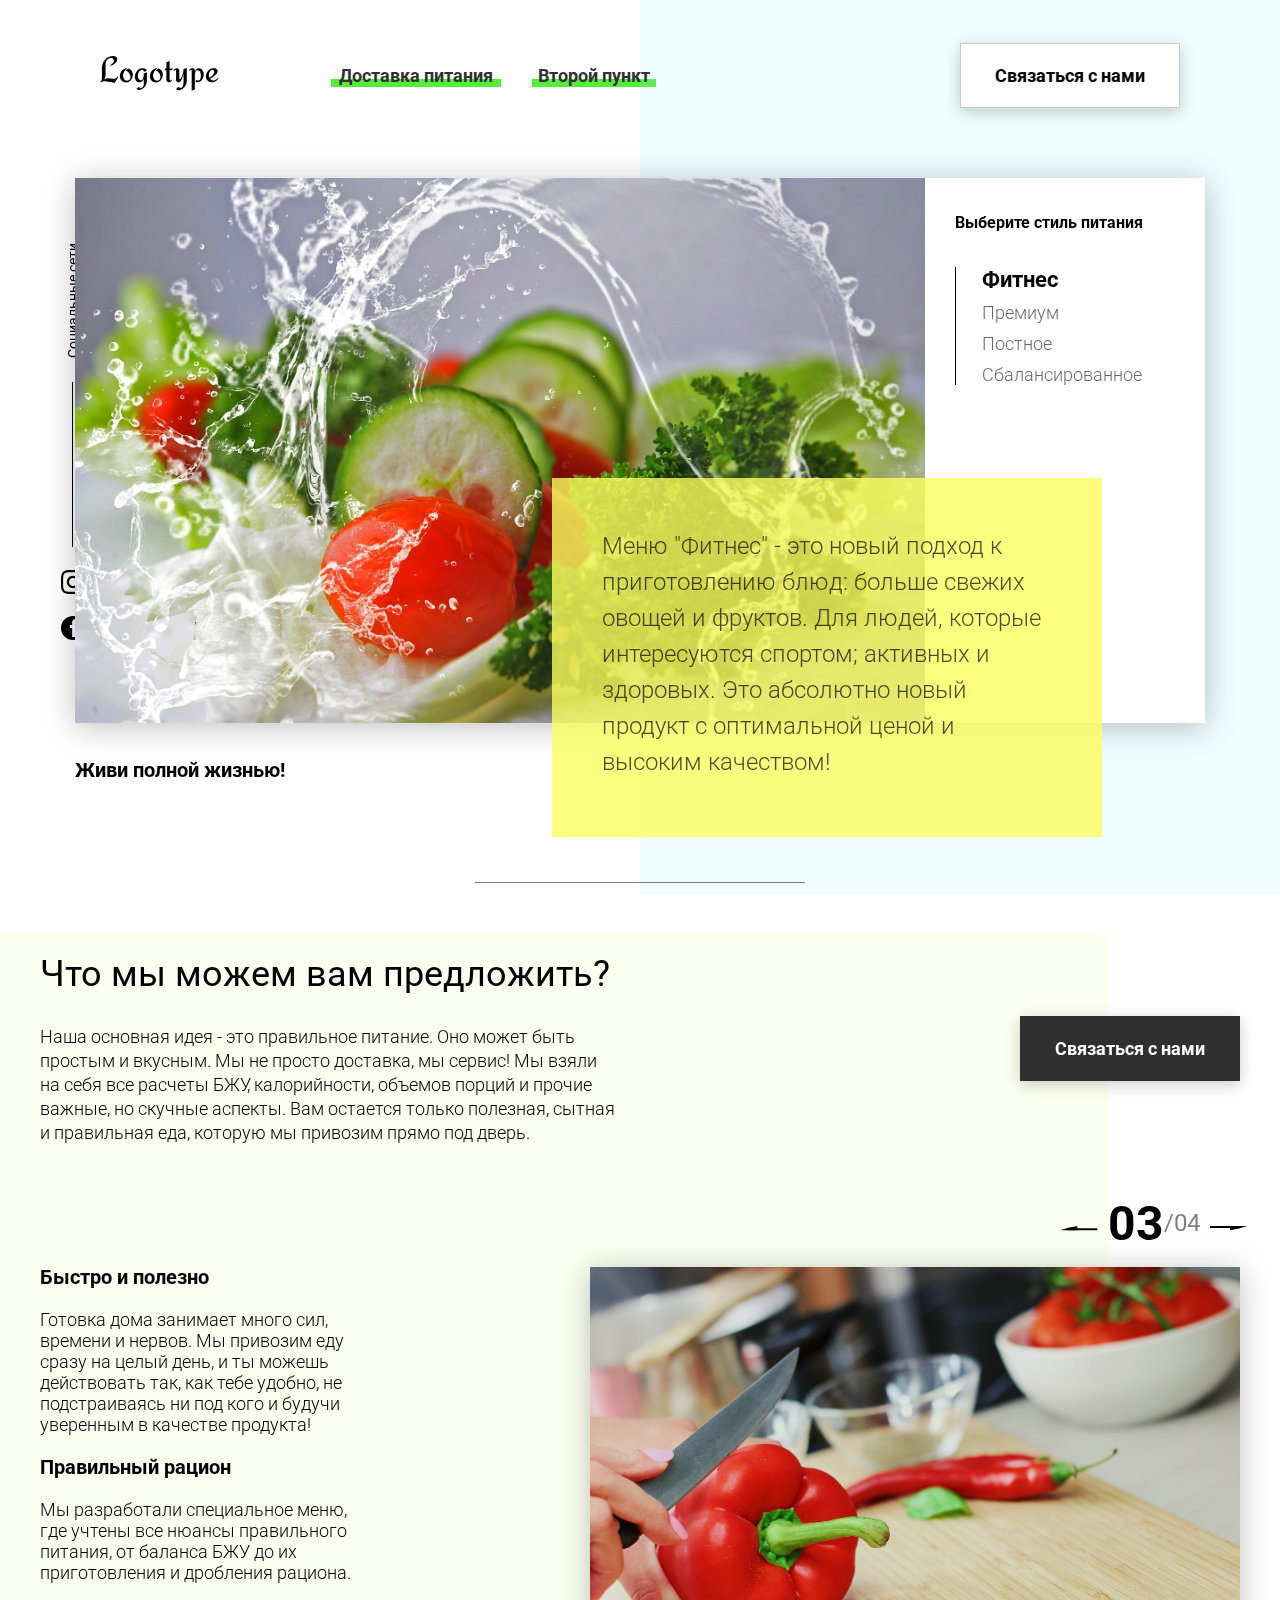
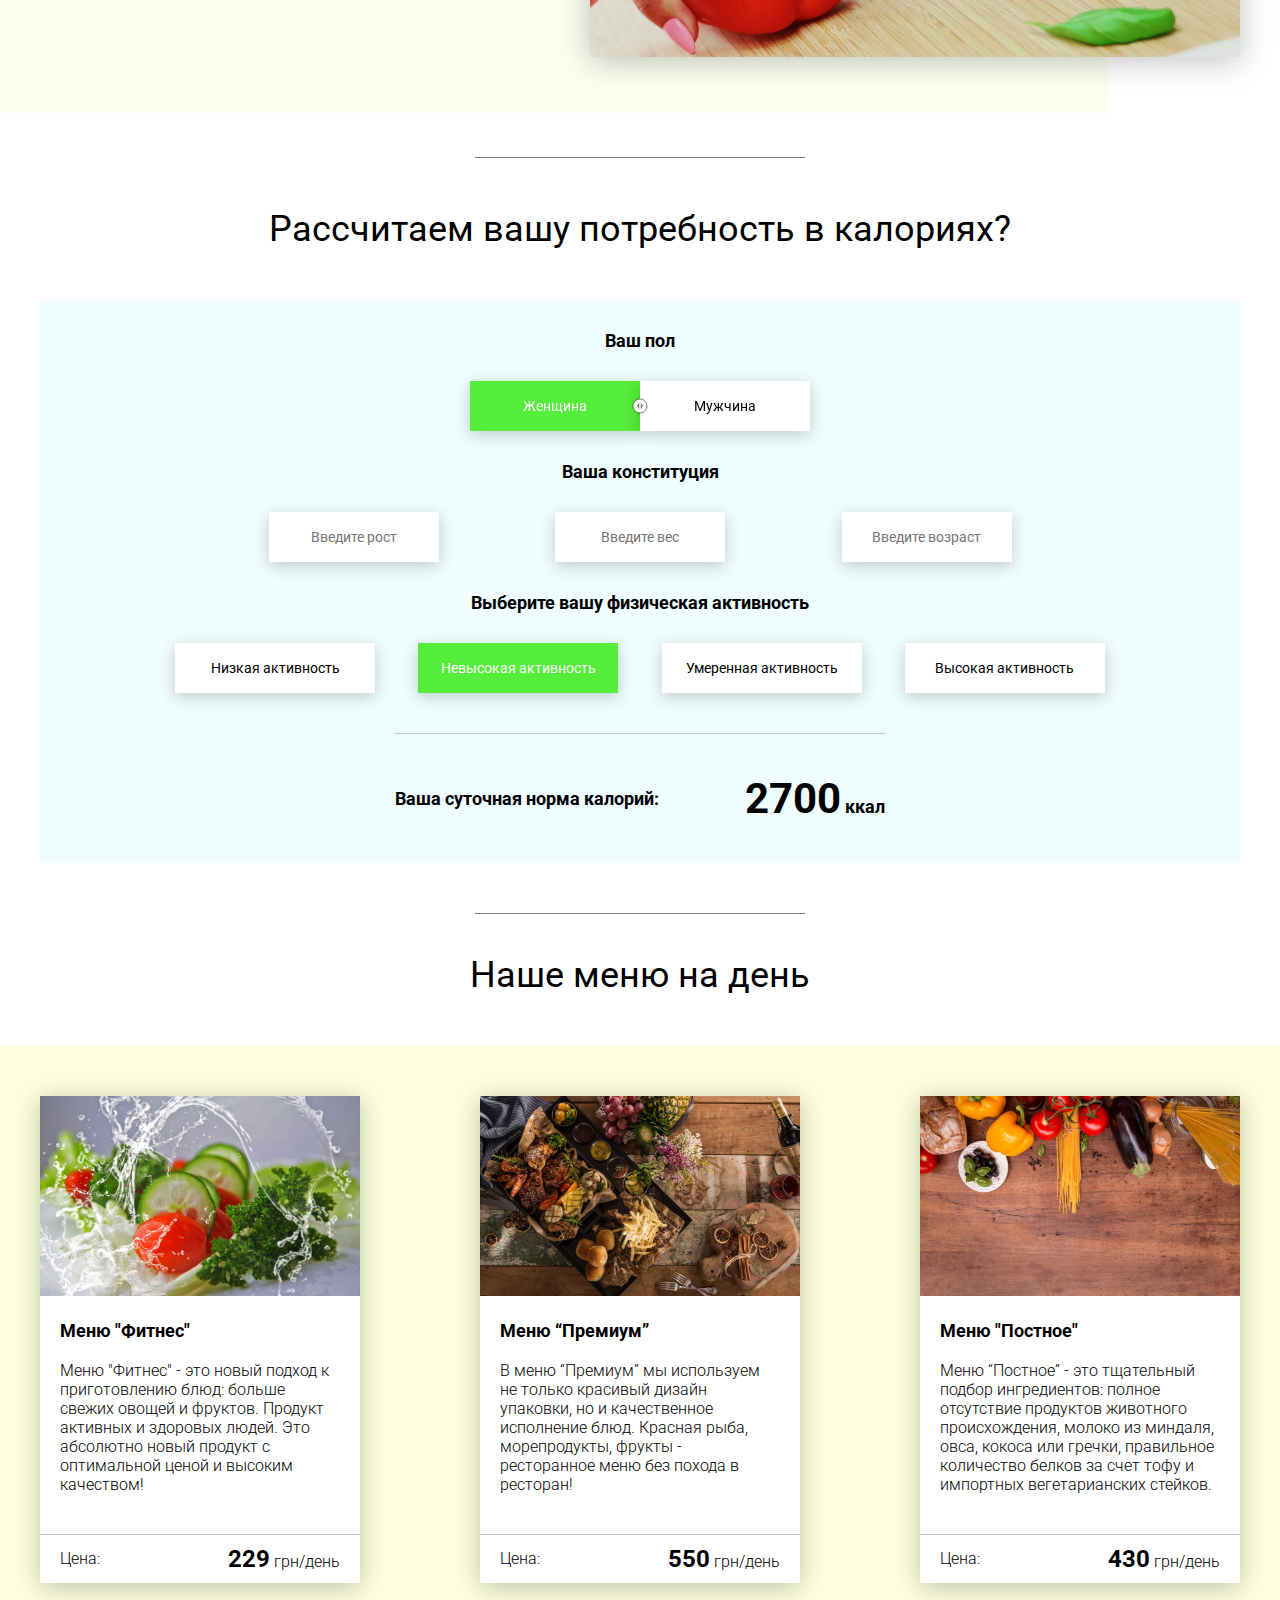
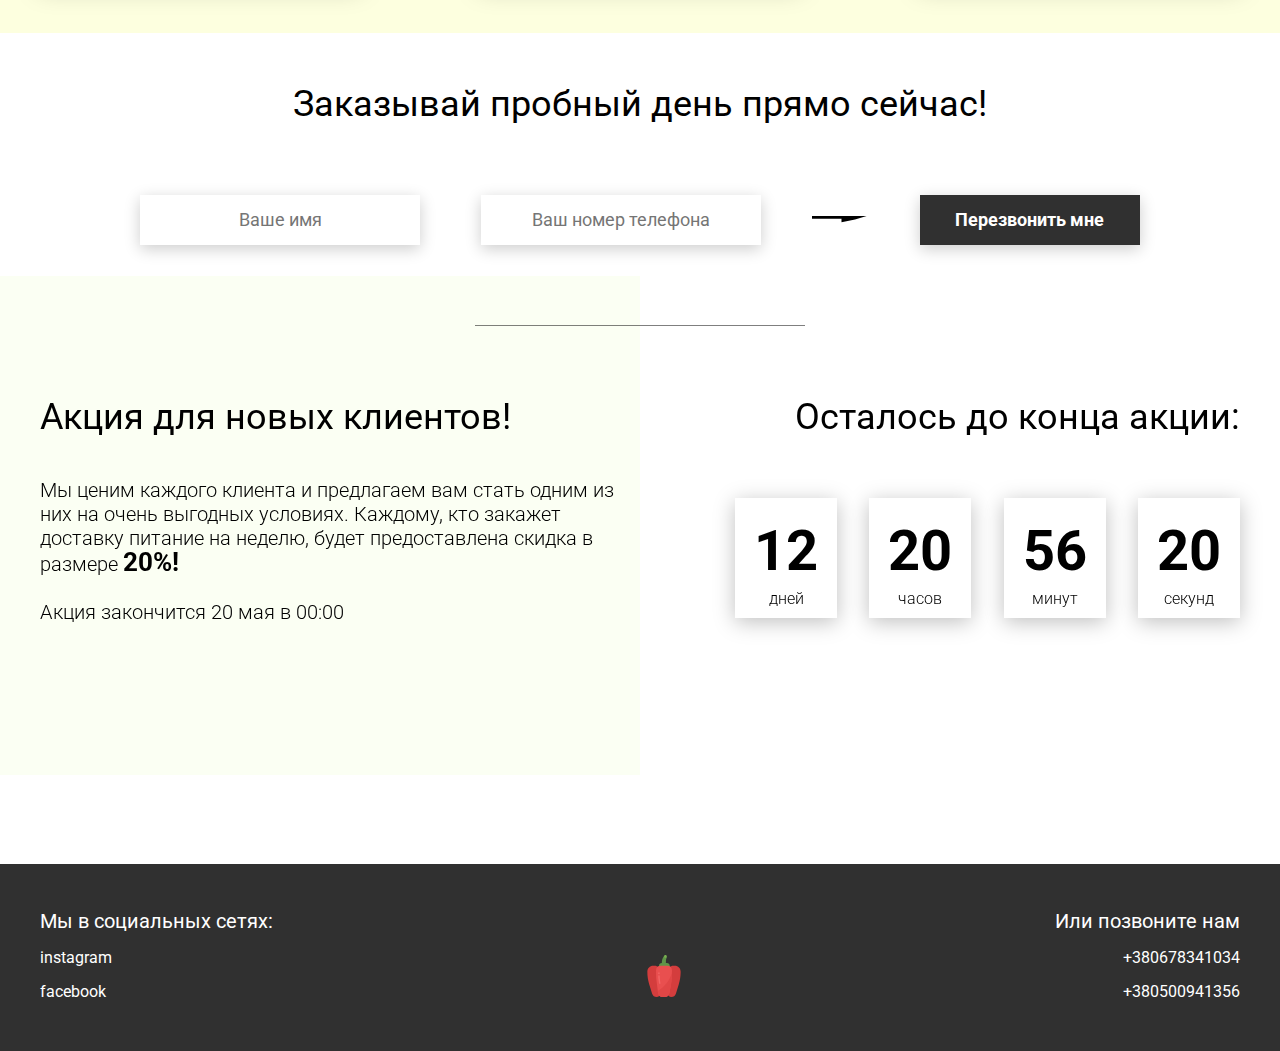
==== task38/Food_dist/index.html @ bc8cec0b "Создал табы в проекте" ====
<!DOCTYPE html>
<html lang="en">
<head>
    <meta charset="UTF-8">
    <meta name="viewport" content="width=device-width, initial-scale=1.0">
    <title>Food</title>
    <link rel="stylesheet" href="css/style.css">
</head>
<body>
    <header class="header">
        <div class="header__left-block">
            <div class="header__logo">
                <img src="icons/logo.svg" alt="Логотип">
            </div>
            <nav class="header__links">
                <a href="#" class="header__link">Доставка питания</a>
                <a href="#" class="header__link">Второй пункт</a>
            </nav>
        </div>
        <div class="header__right-block">
            <button class="btn btn_white">Связаться с нами</button>
        </div>
    </header>
    <div class="sidepanel">
        <div class="sidepanel__text"><span>Социальные сети</span></div>
        <div class="sidepanel__divider"></div>
        <a href="#" class="sidepanel__icon">
            <img src="icons/instagram.svg" alt="instagram">
        </a>
        <a href="#" class="sidepanel__icon">
            <img src="icons/facebook.svg" alt="facebook">
        </a>
    </div>

    <div class="preview">
        <div class="bgc_blue"></div>
        <div class="container">
            <div class="tabcontainer">
                <div class="tabcontent">
                    <img src="img/tabs/vegy.jpg" alt="vegy">
                    <div class="tabcontent__descr">
                        Меню "Фитнес" - это новый подход к приготовлению блюд: больше свежих овощей и фруктов. Для людей, которые интересуются спортом; активных и здоровых. Это абсолютно новый продукт с оптимальной ценой и высоким качеством!
                    </div>
                </div>
                <div class="tabcontent">
                    <img src="img/tabs/elite.jpg" alt="elite">
                    <div class="tabcontent__descr">
                        Меню “Премиум” - мы используем не только красивый дизайн упаковки, но и качественное исполнение блюд. Красная рыба, морепродукты, фрукты - ресторанное меню без похода в ресторан!                                     
                    </div>
                </div>
                <div class="tabcontent">
                    <img src="img/tabs/post.jpg" alt="post">
                    <div class="tabcontent__descr">
                        Наше специальное “Постное меню” - это тщательный подбор ингредиентов: полное отсутствие продуктов животного происхождения. Полная гармония с собой и природой в каждом элементе! Все будет Ом!                                     
                    </div>
                </div>
                <div class="tabcontent">
                    <img src="img/tabs/vegy.jpg" alt="vegy">
                    <div class="tabcontent__descr">
                        Меню "Сбалансированное" - это соответствие вашего рациона всем научным рекомендациям. Мы тщательно просчитываем вашу потребность в к/б/ж/у и создаем лучшие блюда для вас.
                    </div>
                </div>
                <div class="tabheader">
                    <h3>Выберите стиль питания</h3>
                    <div class="tabheader__items">
                        <div class="tabheader__item tabheader__item_active">Фитнес</div>
                        <div class="tabheader__item">Премиум</div>
                        <div class="tabheader__item">Постное</div>
                        <div class="tabheader__item">Сбалансированное</div>
                    </div>
                </div>
            </div>
            <div class="preview__life">Живи полной жизнью!</div>
        </div>
    </div>

    <div class="divider"></div>

    <div class="offer">
        <div class="bgc_y"></div>
        <div class="container">
            <div class="offer__text">
                <h2 class="title">Что мы можем вам предложить?</h2>
                <div class="offer__descr">
                    Наша основная идея - это правильное питание. Оно может быть простым и вкусным. Мы не просто доставка, мы сервис! Мы взяли на себя все расчеты БЖУ, калорийности, объемов порций и прочие важные, но скучные аспекты. Вам остается только полезная, сытная и правильная еда, которую мы привозим прямо под дверь.
                </div>
            </div>
            <div class="offer__action">
                <button class="btn btn_dark">Связаться с нами</button>
            </div>
        </div>
        <div class="container">
            <div class="offer__advantages">
                <h2>Быстро и полезно</h2>
                <div class="offer__advantages-text">
                    Готовка дома занимает много сил, времени и нервов. Мы привозим еду сразу на целый день, и ты можешь действовать так, как тебе удобно, не подстраиваясь ни под кого и будучи уверенным в качестве продукта!
                </div>
                <h2>Правильный рацион</h2>
                <div class="offer__advantages-text">
                    Мы разработали специальное меню, где учтены все нюансы правильного питания, от баланса БЖУ до их приготовления и дробления рациона.
                </div>
            </div>
            <div class="offer__slider">
                <div class="offer__slider-counter">
                    <div class="offer__slider-prev">
                        <img src="icons/left.svg" alt="prev">
                    </div>
                    <span id="current">03</span>
                    /
                    <span id="total">04</span>
                    <div class="offer__slider-next">
                        <img src="icons/right.svg" alt="next">
                    </div>
                </div>
                <div class="offer__slider-wrapper">
                    <div class="offer__slide">
                        <img src="img/slider/pepper.jpg" alt="pepper">
                    </div>
                    <!-- <div class="offer__slide">
                        <img src="img/slider/food-12.jpg" alt="food">
                    </div>
                    <div class="offer__slide">
                        <img src="img/slider/olive-oil.jpg" alt="oil">
                    </div>
                    <div class="offer__slide">
                        <img src="img/slider/paprika.jpg" alt="paprika">
                    </div> -->
                </div>
            </div>
        </div>
    </div>

    <div class="divider"></div>

    <div class="calculating">
        <div class="container">
            <h2 class="title">Рассчитаем вашу потребность в калориях?
            </h2>
            <div class="calculating__field">
                <div class="calculating__subtitle">
                    Ваш пол
                </div>
                <div class="calculating__choose" id="gender">
                    <div class="calculating__choose-item calculating__choose-item_active">Женщина</div>
                    <div class="calculating__choose-item">Мужчина</div>
                </div>

                <div class="calculating__subtitle">
                    Ваша конституция
                </div>
                <div class="calculating__choose calculating__choose_medium">
                    <input type="text" id="height" placeholder="Введите рост" class="calculating__choose-item">
                    <input type="text" id="weight" placeholder="Введите вес"  class="calculating__choose-item">
                    <input type="text" id="age" placeholder="Введите возраст" class="calculating__choose-item">
                </div>

                <div class="calculating__subtitle">
                    Выберите вашу физическая активность
                </div>
                <div class="calculating__choose calculating__choose_big">
                    <div id="low" class="calculating__choose-item">Низкая активность </div>
                    <div id="small"  class="calculating__choose-item calculating__choose-item_active">Невысокая активность</div>
                    <div id="medium" class="calculating__choose-item">Умеренная активность</div>
                    <div id="high" class="calculating__choose-item">Высокая активность</div>
                </div>

                <div class="calculating__divider"></div>

                <div class="calculating__total">
                    <div class="calculating__subtitle">
                        Ваша суточная норма калорий:
                    </div>
                    <div class="calculating__result">
                        <span>2700</span> ккал
                    </div>
                </div>
            </div>
        </div>
    </div>

    <div class="divider"></div>

    <div class="menu">
        <h2 class="title">Наше меню на день</h2>

        <div class="menu__field">
            <div class="container">
                <div class="menu__item">
                    <img src="img/tabs/vegy.jpg" alt="vegy">
                    <h3 class="menu__item-subtitle">Меню "Фитнес"</h3>
                    <div class="menu__item-descr">Меню "Фитнес" - это новый подход к приготовлению блюд: больше свежих овощей и фруктов. Продукт активных и здоровых людей. Это абсолютно новый продукт с оптимальной ценой и высоким качеством!</div>
                    <div class="menu__item-divider"></div>
                    <div class="menu__item-price">
                        <div class="menu__item-cost">Цена:</div>
                        <div class="menu__item-total"><span>229</span> грн/день</div>
                    </div>
                </div>
                <div class="menu__item">
                    <img src="img/tabs/elite.jpg" alt="elite">
                    <h3 class="menu__item-subtitle">Меню “Премиум”</h3>
                    <div class="menu__item-descr">В меню “Премиум” мы используем не только красивый дизайн упаковки, но и качественное исполнение блюд. Красная рыба, морепродукты, фрукты - ресторанное меню без похода в ресторан!</div>
                    <div class="menu__item-divider"></div>
                    <div class="menu__item-price">
                        <div class="menu__item-cost">Цена:</div>
                        <div class="menu__item-total"><span>550</span> грн/день</div>
                    </div>
                </div>
                <div class="menu__item">
                    <img src="img/tabs/post.jpg" alt="post">
                    <h3 class="menu__item-subtitle">Меню "Постное"</h3>
                    <div class="menu__item-descr">Меню “Постное” - это тщательный подбор ингредиентов: полное отсутствие продуктов животного происхождения, молоко из миндаля, овса, кокоса или гречки, правильное количество белков за счет тофу и импортных вегетарианских стейков. </div>
                    <div class="menu__item-divider"></div>
                    <div class="menu__item-price">
                        <div class="menu__item-cost">Цена:</div>
                        <div class="menu__item-total"><span>430</span> грн/день</div>
                    </div>
                </div>
            </div>
        </div>
    </div>

    <div class="order">
        <div class="container">
            <div class="title">Заказывай пробный день прямо сейчас!</div>
            <form action="#" class="order__form">
                <input required placeholder="Ваше имя" name="name" type="text" class="order__input">
                <input required placeholder="Ваш номер телефона" name="phone" type="phone" class="order__input">
                <img src="icons/right.svg" alt="right">
                <button class="btn btn_dark btn_min">Перезвонить мне</button>
            </form>
        </div>
    </div>

    <div class="divider"></div>

    <div class="promotion">
        <div class="bgc_y"></div>
        <div class="container">
            <div class="promotion__text">
                <div class="title">Акция для новых клиентов!</div>
                <div class="promotion__descr">
                    Мы ценим каждого клиента и предлагаем вам стать одним из них на очень выгодных условиях. 
                    Каждому, кто закажет доставку питание на неделю, будет предоставлена скидка в размере <span>20%!</span>
                    <br><br>
                    Акция закончится 20 мая в 00:00
                </div>
            </div>
            <div class="promotion__timer">
                <div class="title">Осталось до конца акции:</div>
                <div class="timer">
                    <div class="timer__block">
                        <span id="days">12</span>
                        дней
                    </div>
                    <div class="timer__block">
                        <span id="hours">20</span>
                        часов
                    </div>
                    <div class="timer__block">
                        <span id="minutes">56</span>
                        минут
                    </div>
                    <div class="timer__block">
                        <span id="seconds">20</span>
                        секунд
                    </div>
                </div>
            </div>
        </div>
    </div>

    <footer class="footer">
        <div class="container">
            <div class="social">
                <div class="subtitle">Мы в социальных сетях:</div>
                <a href="#" class="link">instagram</a>
                <a href="#" class="link">facebook</a>
            </div>
            <div class="pepper">
                <img src="icons/veg.svg" alt="pepper">
            </div>
            <div class="call">
                <div class="subtitle">Или позвоните нам</div>
                <a href="#" class="link">+380678341034</a>
                <a href="#" class="link">+380500941356</a>
            </div>
        </div>
    </footer>

    <div class="modal">
        <div class="modal__dialog">
            <div class="modal__content">
                <form action="#">
                    <div class="modal__close">&times;</div>
                    <div class="modal__title">Мы свяжемся с вами как можно быстрее!</div>
                    <input required placeholder="Ваше имя" name="name" type="text" class="modal__input">
                    <input required placeholder="Ваш номер телефона" name="phone" type="phone" class="modal__input">
                    <button class="btn btn_dark btn_min">Перезвонить мне</button>
                </form>
            </div>
        </div>
    </div>

    <script src="./js/script.js"></script>
</body>
</html>
---- task38/Food_dist/css/style.css ----
@import url(https://fonts.googleapis.com/css?family=Roboto:300,400,700&display=swap&subset=cyrillic-ext);

* {
    box-sizing: border-box;
    margin: 0;
    padding: 0;
    font-family: Roboto, sans-serif
}

a {
    text-decoration: none
}

.btn {
    width: 220px;
    height: 65px;
    display: flex;
    justify-content: center;
    align-items: center;
    background-color: #fff;
    font-size: 18px;
    font-weight: 700;
    border: 1px solid rgba(0, 0, 0, .2);
    box-shadow: 0 4px 15px rgba(0, 0, 0, .2);
    cursor: pointer;
    transition: .3s all;
    outline: 0
}

.btn_white {
    background-color: #fff
}

.btn_dark {
    background-color: #303030;
    color: #fff;
    border: none
}

.btn_min {
    height: 50px
}

.btn:hover {
    box-shadow: 0 4px 30px rgba(0, 0, 0, .3)
}

.container {
    max-width: 1200px;
    margin: 0 auto
}

.divider {
    width: 330px;
    height: 1px;
    margin: 0 auto;
    background-color: rgba(0, 0, 0, .5)
}

.title {
    font-size: 36px;
    font-weight: 400
}

.header {
    display: flex;
    justify-content: space-between;
    align-items: center;
    height: 150px;
    padding: 0 100px
}

.header__left-block {
    display: flex;
    justify-content: space-between;
    min-width: 550px
}

.header__logo {
    max-width: 170px
}

.header__logo img {
    width: 100%
}

.header__links {
    display: flex;
    align-items: center
}

.header__link {
    position: relative;
    margin-right: 45px;
    font-weight: 700;
    font-size: 18px;
    color: #303030
}

.header__link:after {
    content: '';
    position: absolute;
    display: block;
    width: 110%;
    left: -5%;
    bottom: -1px;
    z-index: -1;
    height: 8px;
    background: #54ed39
}

.header__link:last-child {
    margin-right: 0
}

.sidepanel {
    position: fixed;
    left: 60px;
    top: 240px;
    height: 400px;
    width: 25px;
    display: flex;
    flex-direction: column;
    justify-content: space-between;
    align-items: center
}

.sidepanel__text {
    width: 120px;
    height: 120px;
    font-size: 14px
}

.sidepanel__text span {
    display: flex;
    transform: rotate(-90deg) translateX(-50px)
}

.sidepanel__divider {
    width: 1px;
    height: 165px;
    background-color: #000
}

.sidepanel__icon {
    width: 24px;
    height: 24px
}

.sidepanel__icon img {
    width: 100%
}

.preview {
    padding: 28px 0 100px 0;
    position: relative
}

.preview__life {
    font-weight: 700;
    font-size: 20px;
    margin-left: 35px;
    margin-top: 35px
}

.bgc_blue {
    position: absolute;
    right: 0;
    top: -155px;
    width: 50vw;
    height: 900px;
    background: rgba(146, 242, 255, .15);
    z-index: -1
}

.tabcontainer {
    display: flex;
    width: 1130px;
    margin: 0 auto;
    box-shadow: 0 4px 30px rgba(0, 0, 0, .25)
}

.tabcontent {
    width: 850px;
    position: relative
}

.tabcontent img {
    width: 100%;
    height: 100%;
    object-fit: cover
}

.tabcontent__descr {
    position: absolute;
    top: 300px;
    right: -177px;
    width: 550px;
    height: 359px;
    background: rgba(251, 254, 93, .8);
    padding: 50px;
    font-size: 24px;
    font-weight: 300;
    line-height: 36px;
    color: rgba(0, 0, 0, .7)
}

.tabheader {
    width: 280px;
    padding: 35px 30px;
    background-color: #fff
}

.tabheader h3 {
    font-weight: 700;
    font-size: 16px
}

.tabheader__items {
    margin-top: 35px;
    padding-left: 26px;
    border-left: 1px solid #000
}

.tabheader__item {
    font-weight: 700;
    font-size: 18px;
    font-weight: 300;
    margin-top: 10px;
    color: rgba(0, 0, 0, .6);
    cursor: pointer;
    transition: .3s all
}

.tabheader__item_active {
    color: #000;
    font-size: 22px;
    font-weight: 700
}

.offer {
    padding: 70px 0 100px 0;
    position: relative
}

.offer .container {
    display: flex;
    justify-content: space-between
}

.offer .bgc_y {
    position: absolute;
    width: 1109px;
    height: 780px;
    background: rgba(243, 255, 222, .45);
    z-index: -1;
    top: 50px
}

.offer__text {
    width: 580px
}

.offer__descr {
    font-size: 18px;
    margin-top: 30px;
    font-weight: 300;
    line-height: 24px
}

.offer__action {
    display: flex;
    align-items: center;
    justify-content: flex-end
}

.offer__advantages {
    width: 330px;
    margin-top: 50px
}

.offer__advantages h2 {
    font-weight: 700;
    font-size: 20px;
    margin-top: 20px
}

.offer__advantages h2:first-child {
    margin-top: 70px
}

.offer__advantages-text {
    margin-top: 20px;
    font-size: 18px;
    font-weight: 300;
    line-height: 21px
}

.offer__slider {
    width: 650px;
    margin-top: 50px;
    display: flex;
    flex-direction: column;
    align-items: flex-end
}

.offer__slider-counter {
    display: flex;
    width: 180px;
    align-items: center;
    font-size: 24px;
    color: rgba(0, 0, 0, .5)
}

.offer__slider-wrapper {
    width: 100%;
    margin-top: 15px;
    box-shadow: 0 4px 30px rgba(0, 0, 0, .25)
}

.offer__slider-prev {
    margin-right: 10px;
    cursor: pointer
}

.offer__slider-next {
    margin-left: 10px;
    cursor: pointer
}

.offer__slider #current {
    font-size: 48px;
    font-weight: 700;
    color: #000
}

.offer__slide {
    width: 100%;
    height: 390px
}

.offer__slide img {
    width: 100%;
    height: 100%;
    object-fit: cover
}

.calculating {
    padding: 50px 0
}

.calculating .title {
    text-align: center
}

.calculating__field {
    width: 100%;
    margin-top: 50px;
    background: rgba(146, 242, 255, .15);
    padding: 30px 0 40px 0
}

.calculating__subtitle {
    text-align: center;
    font-size: 18px;
    font-weight: 700;
    margin-top: 30px
}

.calculating__subtitle:first-child {
    margin-top: 0
}

.calculating #gender:after {
    content: '';
    position: absolute;
    top: 50%;
    transform: translateY(-50%);
    display: block;
    width: 16px;
    height: 16px;
    background: url(../icons/switch.svg) center center/cover no-repeat
}

.calculating__choose {
    position: relative;
    display: flex;
    margin-top: 30px;
    justify-content: center
}

.calculating__choose-item {
    display: flex;
    align-items: center;
    justify-content: center;
    width: 170px;
    height: 50px;
    padding: 0 10px;
    background: #fff;
    box-shadow: 0 4px 15px rgba(0, 0, 0, .2);
    border: none;
    text-align: center;
    font-size: 14px;
    cursor: pointer;
    outline: 0;
    transition: .3s all
}

.calculating__choose-item_active {
    color: #fff;
    background-color: #54ed39
}

.calculating__choose_medium {
    width: 743px;
    justify-content: space-between;
    margin: 30px auto 0 auto
}

.calculating__choose_big {
    width: 930px;
    justify-content: space-between;
    margin: 30px auto 0 auto
}

.calculating__choose_big .calculating__choose-item {
    width: 200px
}

.calculating__divider {
    width: 490px;
    height: 1px;
    margin: 40px auto;
    background-color: rgba(0, 0, 0, .2)
}

.calculating__total {
    width: 490px;
    margin: 0 auto;
    display: flex;
    justify-content: space-between;
    align-items: center
}

.calculating__result {
    font-size: 18px;
    font-weight: 700
}

.calculating__result span {
    font-size: 42px
}

.menu {
    padding: 40px 0 50px 0
}

.menu .container {
    display: flex;
    justify-content: space-between;
    align-items: flex-start
}

.menu .title {
    text-align: center
}

.menu__field {
    margin-top: 50px;
    padding: 50px 0;
    width: 100%;
    background: rgba(249, 254, 126, .25)
}

.menu__item {
    width: 320px;
    min-height: 450px;
    background: #fff;
    box-shadow: 0 4px 25px rgba(0, 0, 0, .25);
    font-size: 16px;
    font-weight: 300
}

.menu__item img {
    width: 100%;
    height: 200px;
    object-fit: cover
}

.menu__item-subtitle {
    font-weight: 700;
    font-size: 18px;
    padding: 0 20px;
    margin-top: 20px
}

.menu__item-descr {
    margin-top: 20px;
    padding: 0 20px
}

.menu__item-divider {
    width: 100%;
    height: 1px;
    background-color: rgba(0, 0, 0, .25);
    margin-top: 40px
}

.menu__item-price {
    display: flex;
    justify-content: space-between;
    align-items: center;
    padding: 10px 20px
}

.menu__item-price span {
    font-size: 24px;
    font-weight: 700
}

.order {
    padding-bottom: 80px
}

.order .title {
    text-align: center
}

.order__form {
    margin-top: 70px;
    padding: 0 100px;
    display: flex;
    justify-content: space-between;
    align-items: center
}

.order__form img {
    transform: scale(1.5)
}

.order__input {
    width: 280px;
    height: 50px;
    background: #fff;
    box-shadow: 0 4px 15px rgba(0, 0, 0, .2);
    border: none;
    font-size: 18px;
    text-align: center;
    padding: 0 20px;
    outline: 0
}

.promotion {
    padding: 70px 0 240px 0;
    position: relative
}

.promotion .container {
    display: flex
}

.promotion .bgc_y {
    position: absolute;
    width: 50%;
    height: 499px;
    background: rgba(243, 255, 222, .35);
    z-index: -1;
    top: -50px;
    left: 0
}

.promotion__text {
    width: 50%
}

.promotion__descr {
    margin-top: 40px;
    font-size: 20px;
    line-height: 24px;
    font-weight: 300
}

.promotion__descr span {
    font-weight: 700;
    font-size: 26px
}

.promotion__timer {
    width: 50%
}

.promotion__timer .title {
    text-align: right
}

.promotion__timer .timer {
    margin-top: 60px;
    padding-left: 95px;
    display: flex;
    justify-content: space-between;
    align-items: center
}

.promotion__timer .timer__block {
    width: 102px;
    height: 120px;
    background: #fff;
    box-shadow: 0 4px 20px rgba(0, 0, 0, .25);
    font-size: 16px;
    font-weight: 300;
    text-align: center
}

.promotion__timer .timer__block span {
    display: block;
    margin-top: 20px;
    margin-bottom: 5px;
    font-size: 56px;
    font-weight: 700
}

.footer {
    min-height: 180px;
    background-color: #303030;
    padding: 45px 0 50px 0;
    color: #fff
}

.footer .container {
    height: 100%;
    display: flex;
    justify-content: space-between;
    align-items: flex-end
}

.footer .subtitle {
    font-size: 20px
}

.footer .link {
    display: block;
    margin-top: 15px;
    font-size: 16px;
    color: #fff
}

.footer .call {
    text-align: right
}

.modal {
    position: fixed;
    top: 0;
    left: 0;
    z-index: 1050;
    display: none;
    width: 100%;
    height: 100%;
    overflow: hidden;
    background-color: rgba(0, 0, 0, .5)
}

.modal__dialog {
    max-width: 500px;
    margin: 40px auto
}

.modal__content {
    position: relative;
    width: 100%;
    padding: 40px;
    background-color: #fff;
    border: 1px solid rgba(0, 0, 0, .2);
    border-radius: 4px;
    max-height: 80vh;
    overflow-y: auto
}

.modal__close {
    position: absolute;
    top: 8px;
    right: 14px;
    font-size: 30px;
    color: #000;
    opacity: .5;
    font-weight: 700;
    border: none;
    background-color: transparent;
    cursor: pointer
}

.modal__title {
    text-align: center;
    font-size: 22px;
    text-transform: uppercase
}

.modal__input {
    display: block;
    margin: 20px auto 20px auto;
    width: 280px;
    height: 50px;
    background: #fff;
    box-shadow: 0 4px 15px rgba(0, 0, 0, .2);
    border: none;
    font-size: 18px;
    text-align: center;
    padding: 0 20px;
    outline: 0
}

.modal .btn {
    display: block;
    width: 280px;
    margin: 0 auto
}

.show {
    display: block;
}

.hide {
    display: none;
}

.fade {
    animation-name: fade;
    animation-duration: 1s;
}

@keyframes fade {
    0% {
        transform: scale(1);
        opacity: 0.8;
    }

    50% {
        transform: scale(1.01);
    }

    100% {
        transform: scale(1);
        opacity: 1;
    }
}
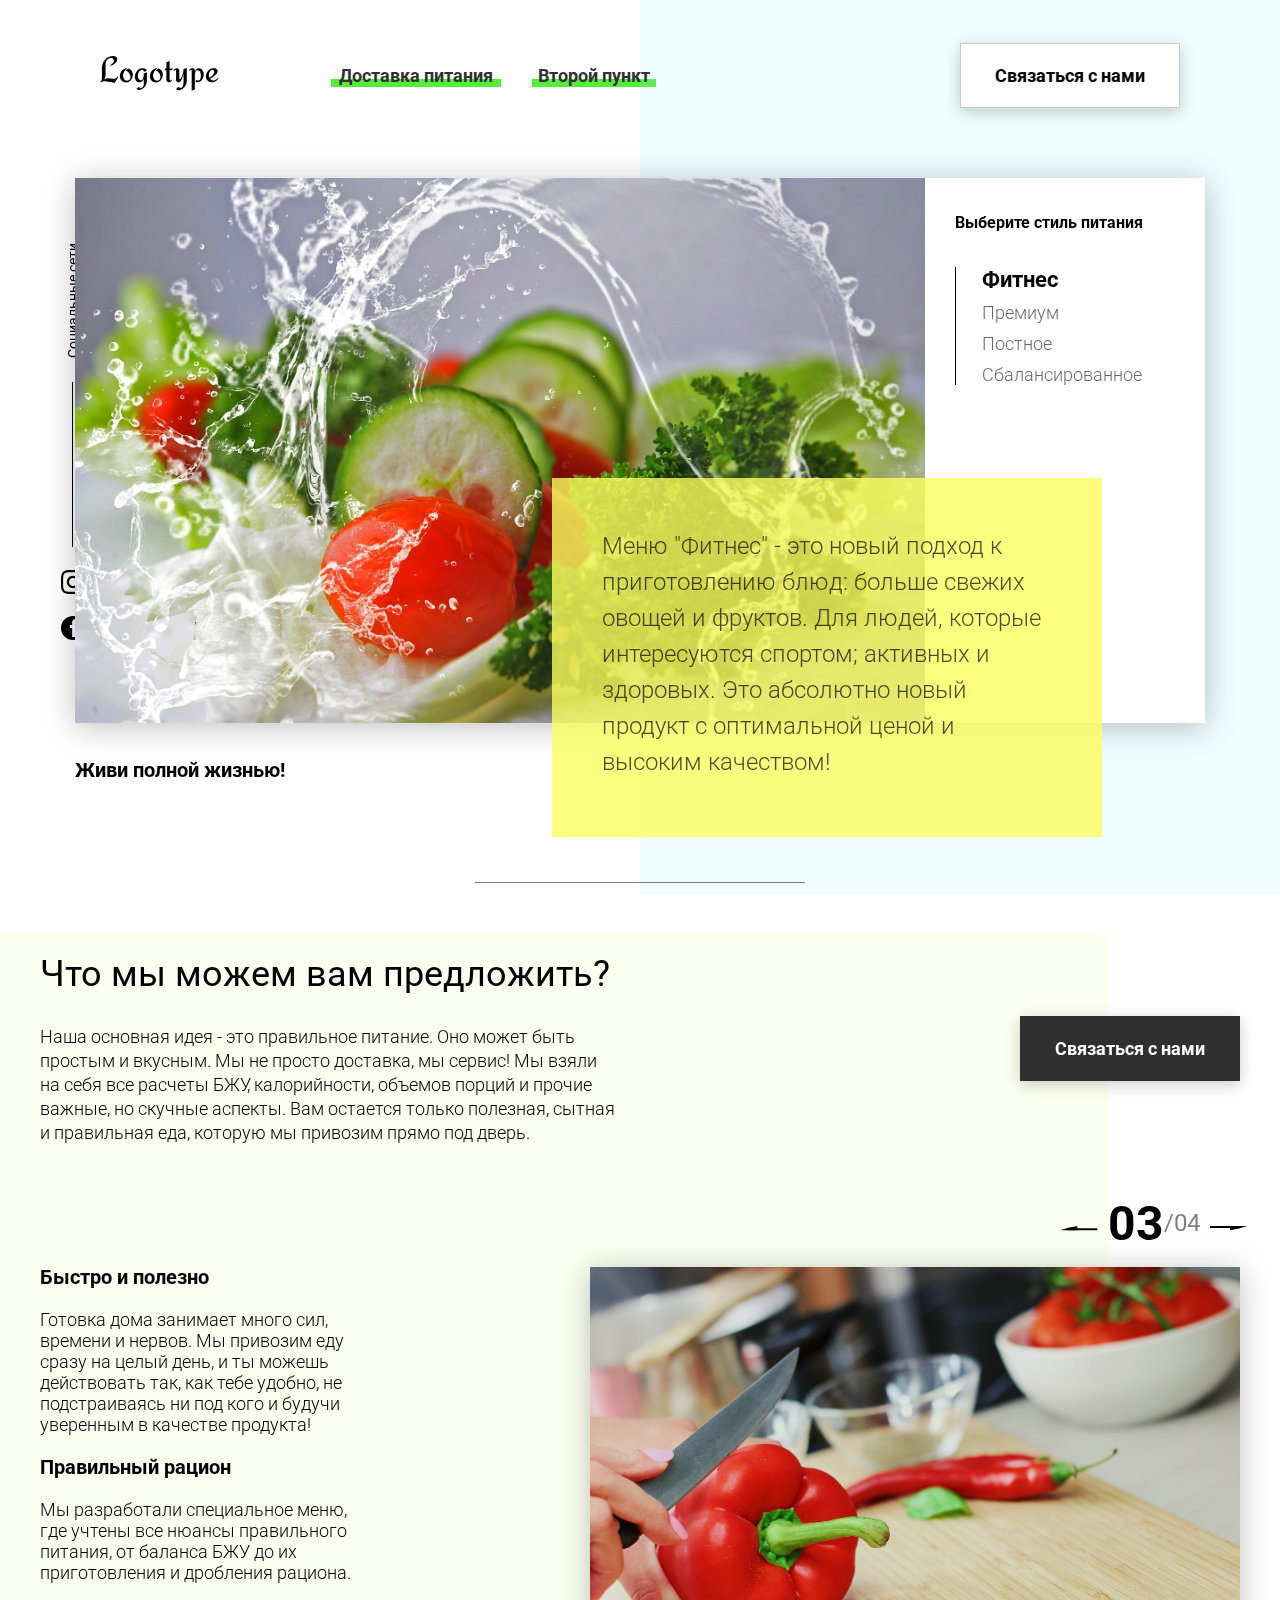
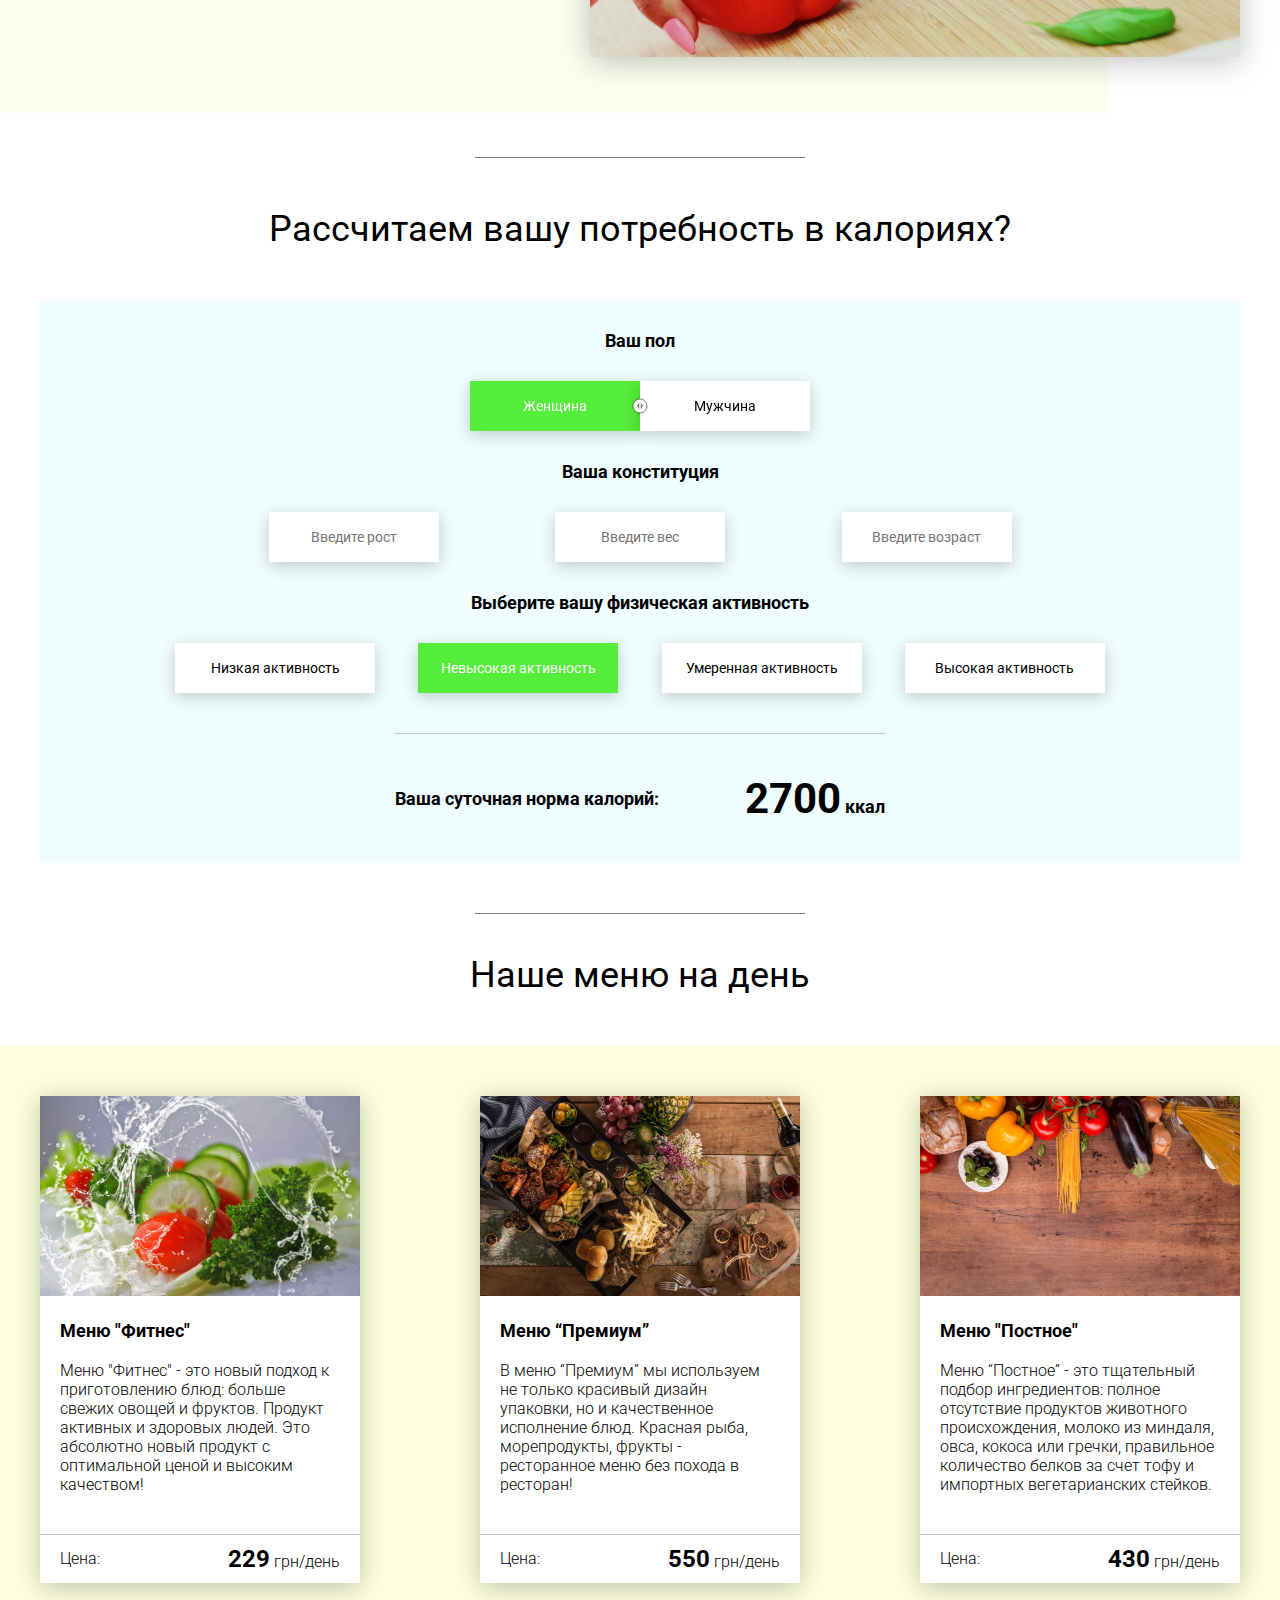
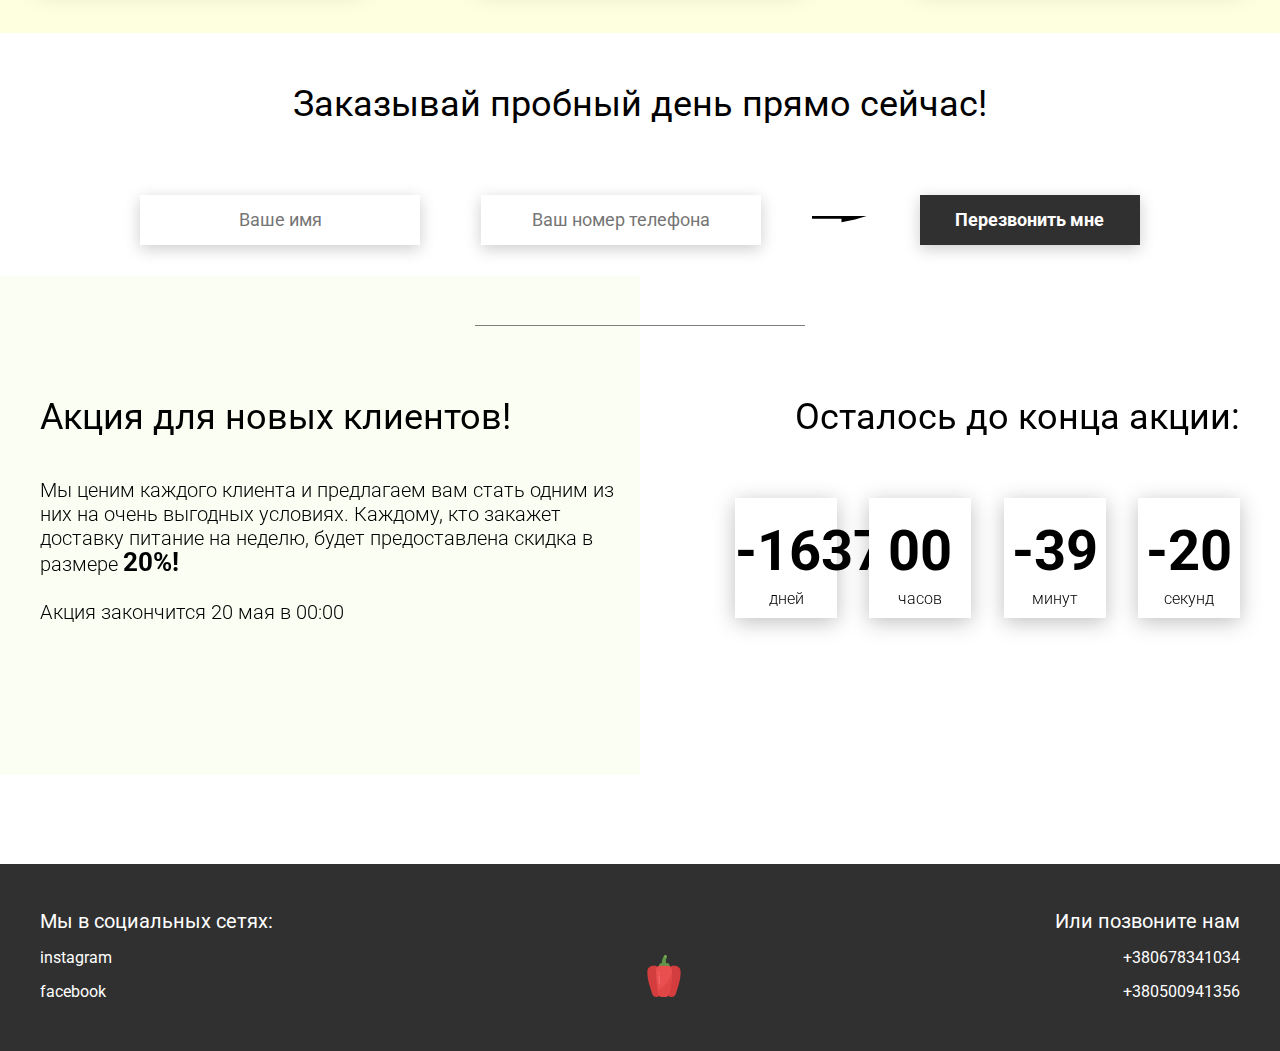
==== commit 6750d683: "Создание модального окна" ====
--- a/task38/Food_dist/index.html
+++ b/task38/Food_dist/index.html
@@ -18,7 +18,7 @@
             </nav>
         </div>
         <div class="header__right-block">
-            <button class="btn btn_white">Связаться с нами</button>
+            <button data-modal class="btn btn_white">Связаться с нами</button>
         </div>
     </header>
     <div class="sidepanel">
@@ -86,7 +86,7 @@
                 </div>
             </div>
             <div class="offer__action">
-                <button class="btn btn_dark">Связаться с нами</button>
+                <button data-modal class="btn btn_dark">Связаться с нами</button>
             </div>
         </div>
         <div class="container">
@@ -291,7 +291,7 @@
         <div class="modal__dialog">
             <div class="modal__content">
                 <form action="#">
-                    <div class="modal__close">&times;</div>
+                    <div data-close class="modal__close">&times;</div>
                     <div class="modal__title">Мы свяжемся с вами как можно быстрее!</div>
                     <input required placeholder="Ваше имя" name="name" type="text" class="modal__input">
                     <input required placeholder="Ваш номер телефона" name="phone" type="phone" class="modal__input">
--- a/task38/Food_dist/css/style.css
+++ b/task38/Food_dist/css/style.css
@@ -731,11 +731,12 @@
 @keyframes fade {
     0% {
         transform: scale(1);
-        opacity: 0.8;
+        opacity: 1;
     }
 
     50% {
         transform: scale(1.01);
+        opacity: .8;
     }
 
     100% {
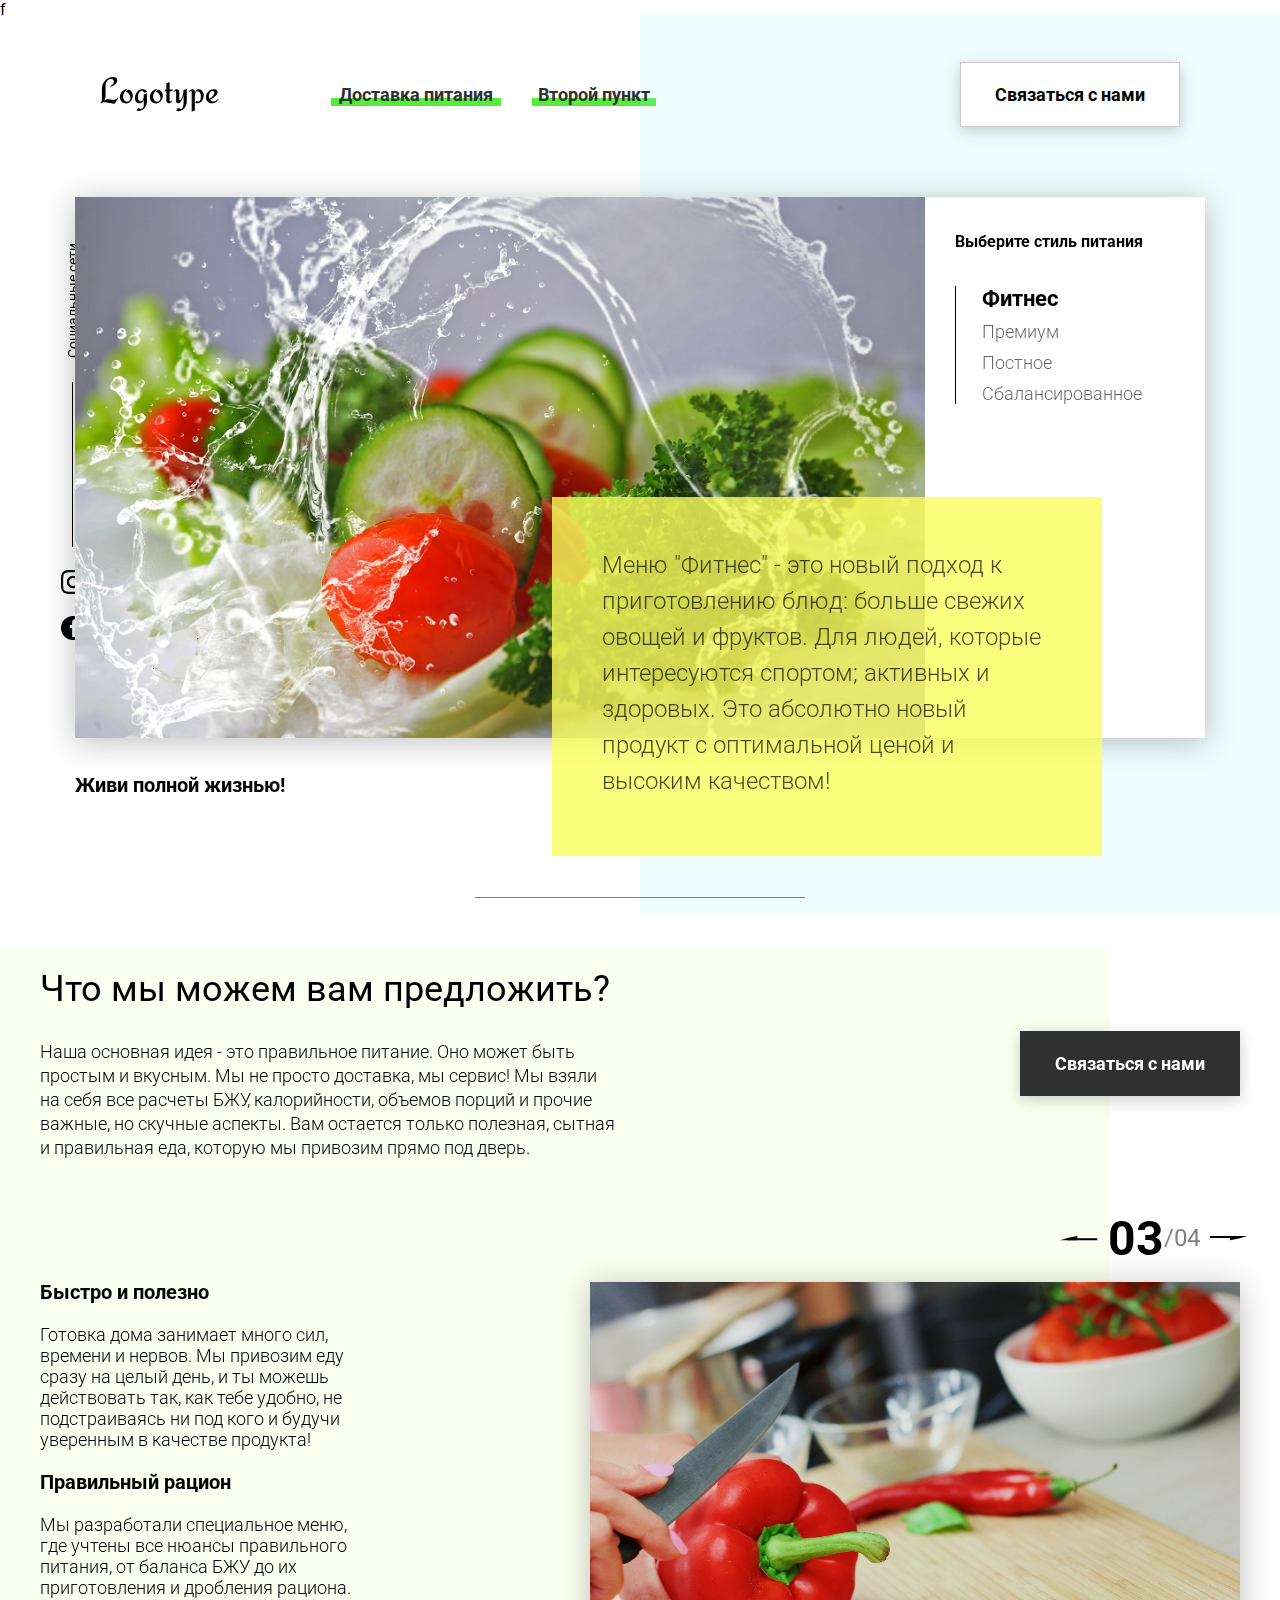
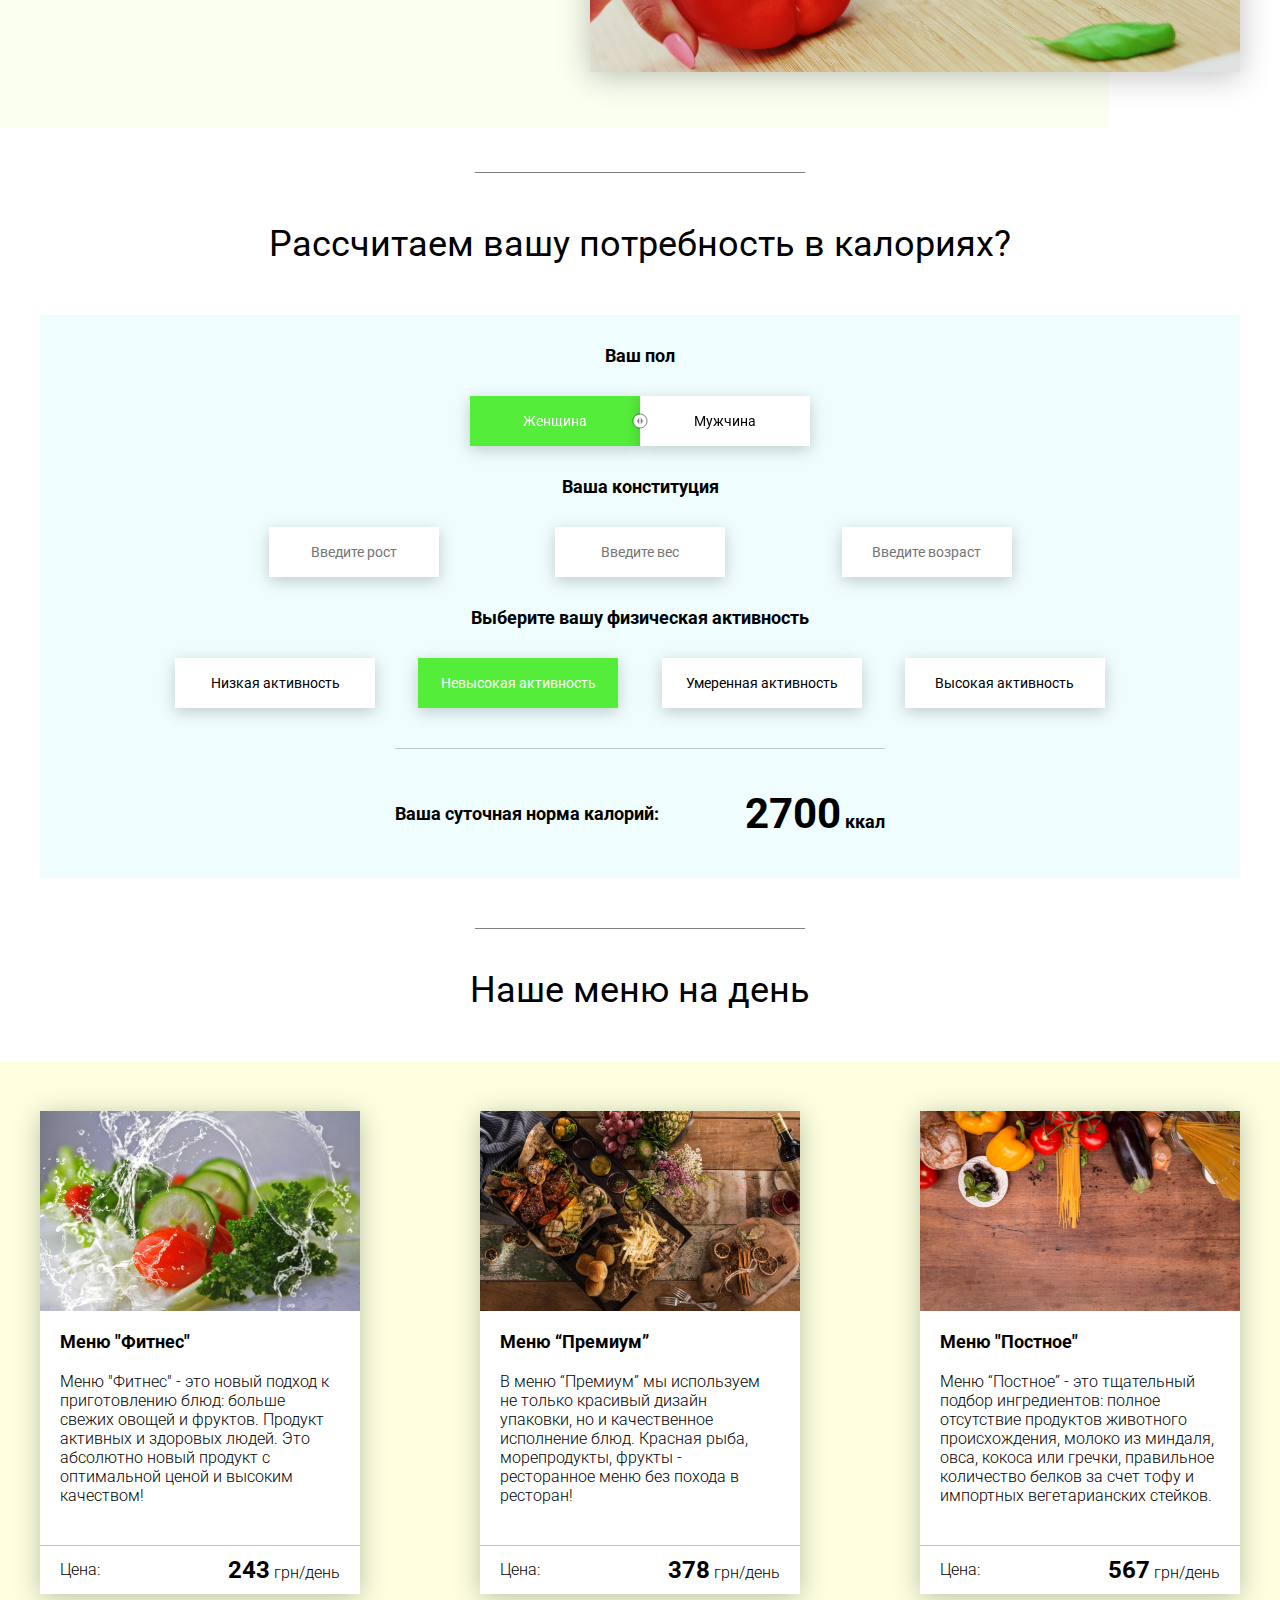
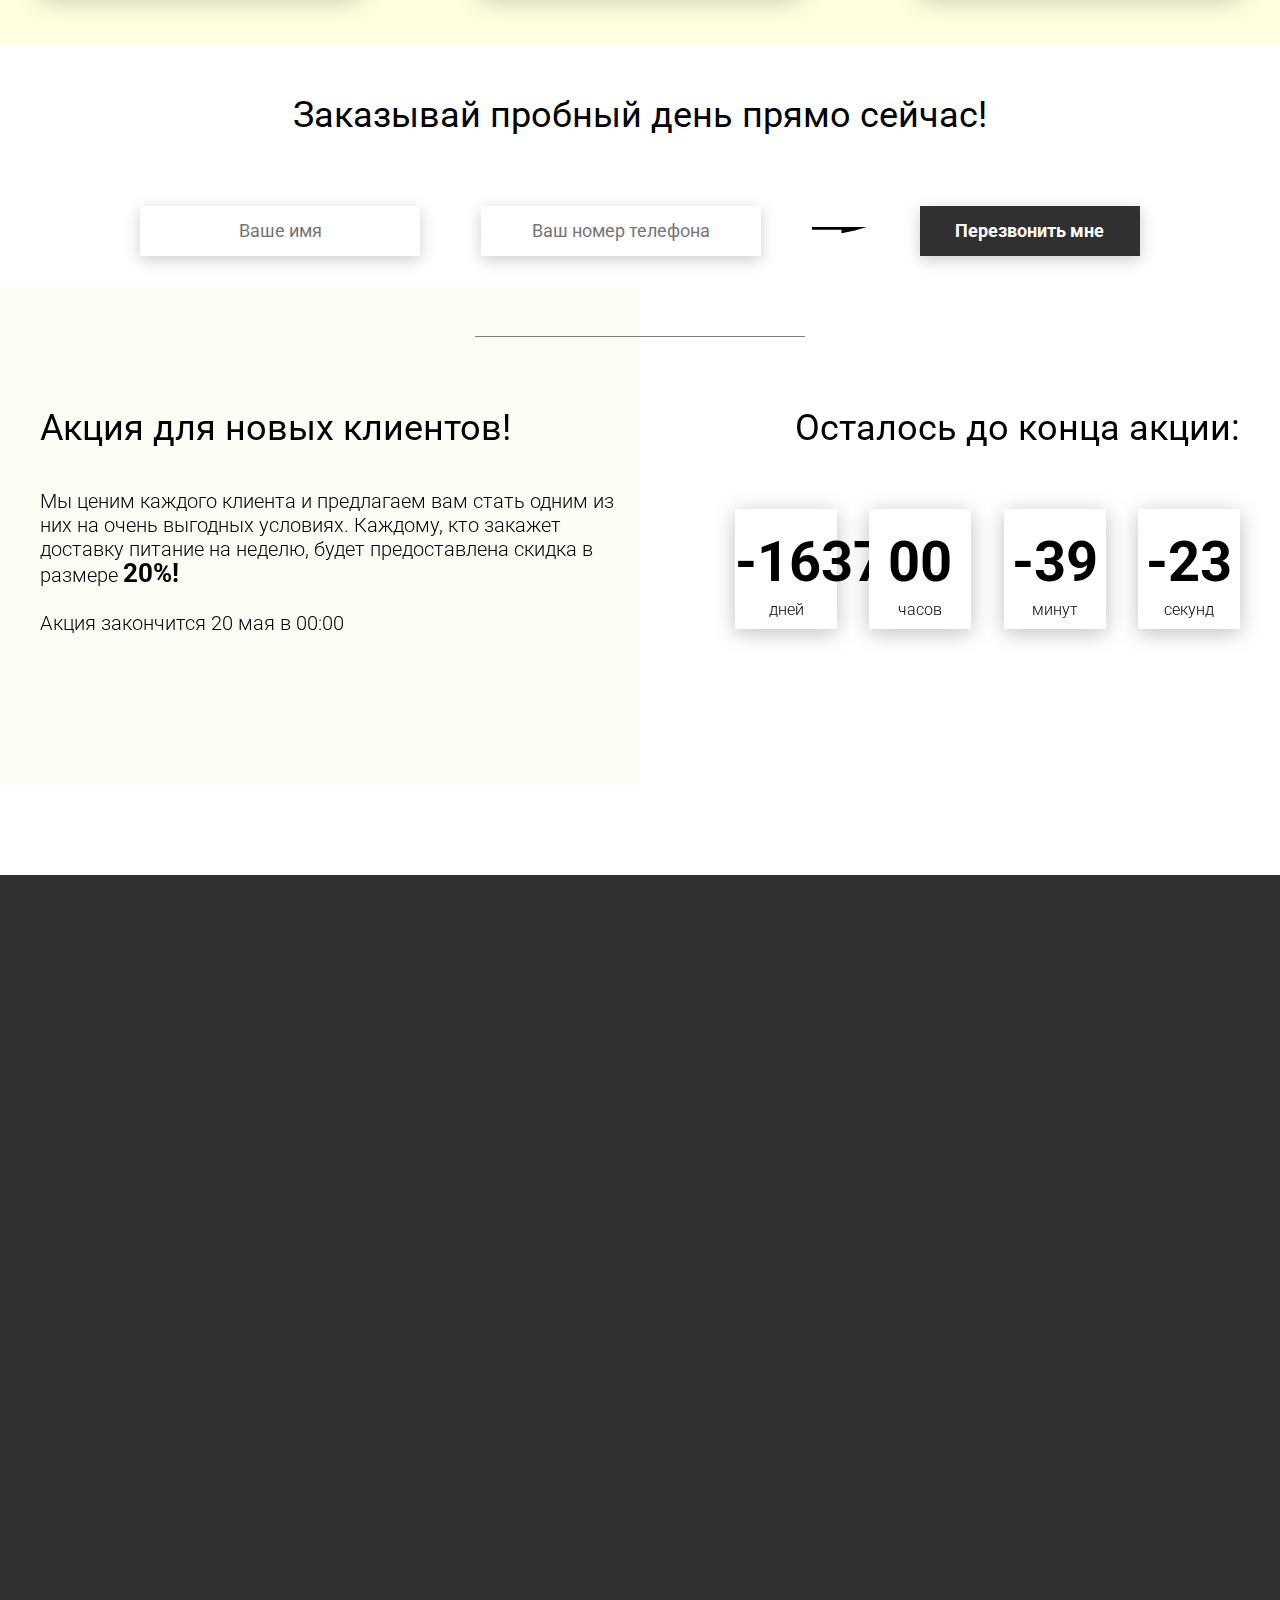
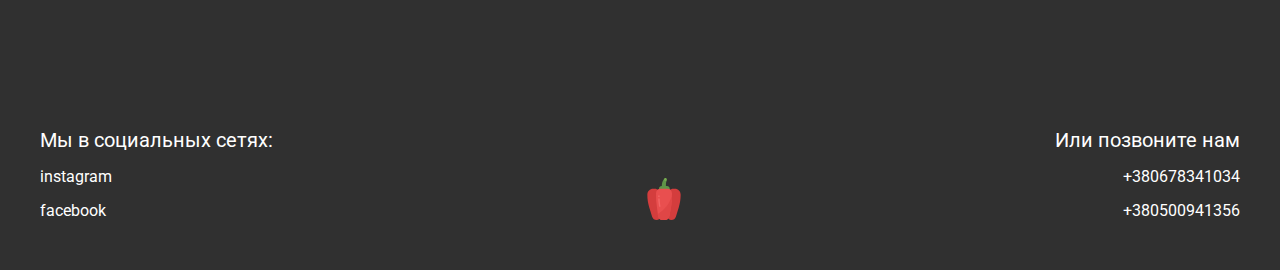
==== commit eda856e0: "Используем классы в проекте" ====
--- a/task38/Food_dist/index.html
+++ b/task38/Food_dist/index.html
@@ -1,4 +1,4 @@
-<!DOCTYPE html>
+f<!DOCTYPE html>
 <html lang="en">
 <head>
     <meta charset="UTF-8">
@@ -184,38 +184,7 @@
         <h2 class="title">Наше меню на день</h2>
 
         <div class="menu__field">
-            <div class="container">
-                <div class="menu__item">
-                    <img src="img/tabs/vegy.jpg" alt="vegy">
-                    <h3 class="menu__item-subtitle">Меню "Фитнес"</h3>
-                    <div class="menu__item-descr">Меню "Фитнес" - это новый подход к приготовлению блюд: больше свежих овощей и фруктов. Продукт активных и здоровых людей. Это абсолютно новый продукт с оптимальной ценой и высоким качеством!</div>
-                    <div class="menu__item-divider"></div>
-                    <div class="menu__item-price">
-                        <div class="menu__item-cost">Цена:</div>
-                        <div class="menu__item-total"><span>229</span> грн/день</div>
-                    </div>
-                </div>
-                <div class="menu__item">
-                    <img src="img/tabs/elite.jpg" alt="elite">
-                    <h3 class="menu__item-subtitle">Меню “Премиум”</h3>
-                    <div class="menu__item-descr">В меню “Премиум” мы используем не только красивый дизайн упаковки, но и качественное исполнение блюд. Красная рыба, морепродукты, фрукты - ресторанное меню без похода в ресторан!</div>
-                    <div class="menu__item-divider"></div>
-                    <div class="menu__item-price">
-                        <div class="menu__item-cost">Цена:</div>
-                        <div class="menu__item-total"><span>550</span> грн/день</div>
-                    </div>
-                </div>
-                <div class="menu__item">
-                    <img src="img/tabs/post.jpg" alt="post">
-                    <h3 class="menu__item-subtitle">Меню "Постное"</h3>
-                    <div class="menu__item-descr">Меню “Постное” - это тщательный подбор ингредиентов: полное отсутствие продуктов животного происхождения, молоко из миндаля, овса, кокоса или гречки, правильное количество белков за счет тофу и импортных вегетарианских стейков. </div>
-                    <div class="menu__item-divider"></div>
-                    <div class="menu__item-price">
-                        <div class="menu__item-cost">Цена:</div>
-                        <div class="menu__item-total"><span>430</span> грн/день</div>
-                    </div>
-                </div>
-            </div>
+            <div class="container"></div>
         </div>
     </div>
 
